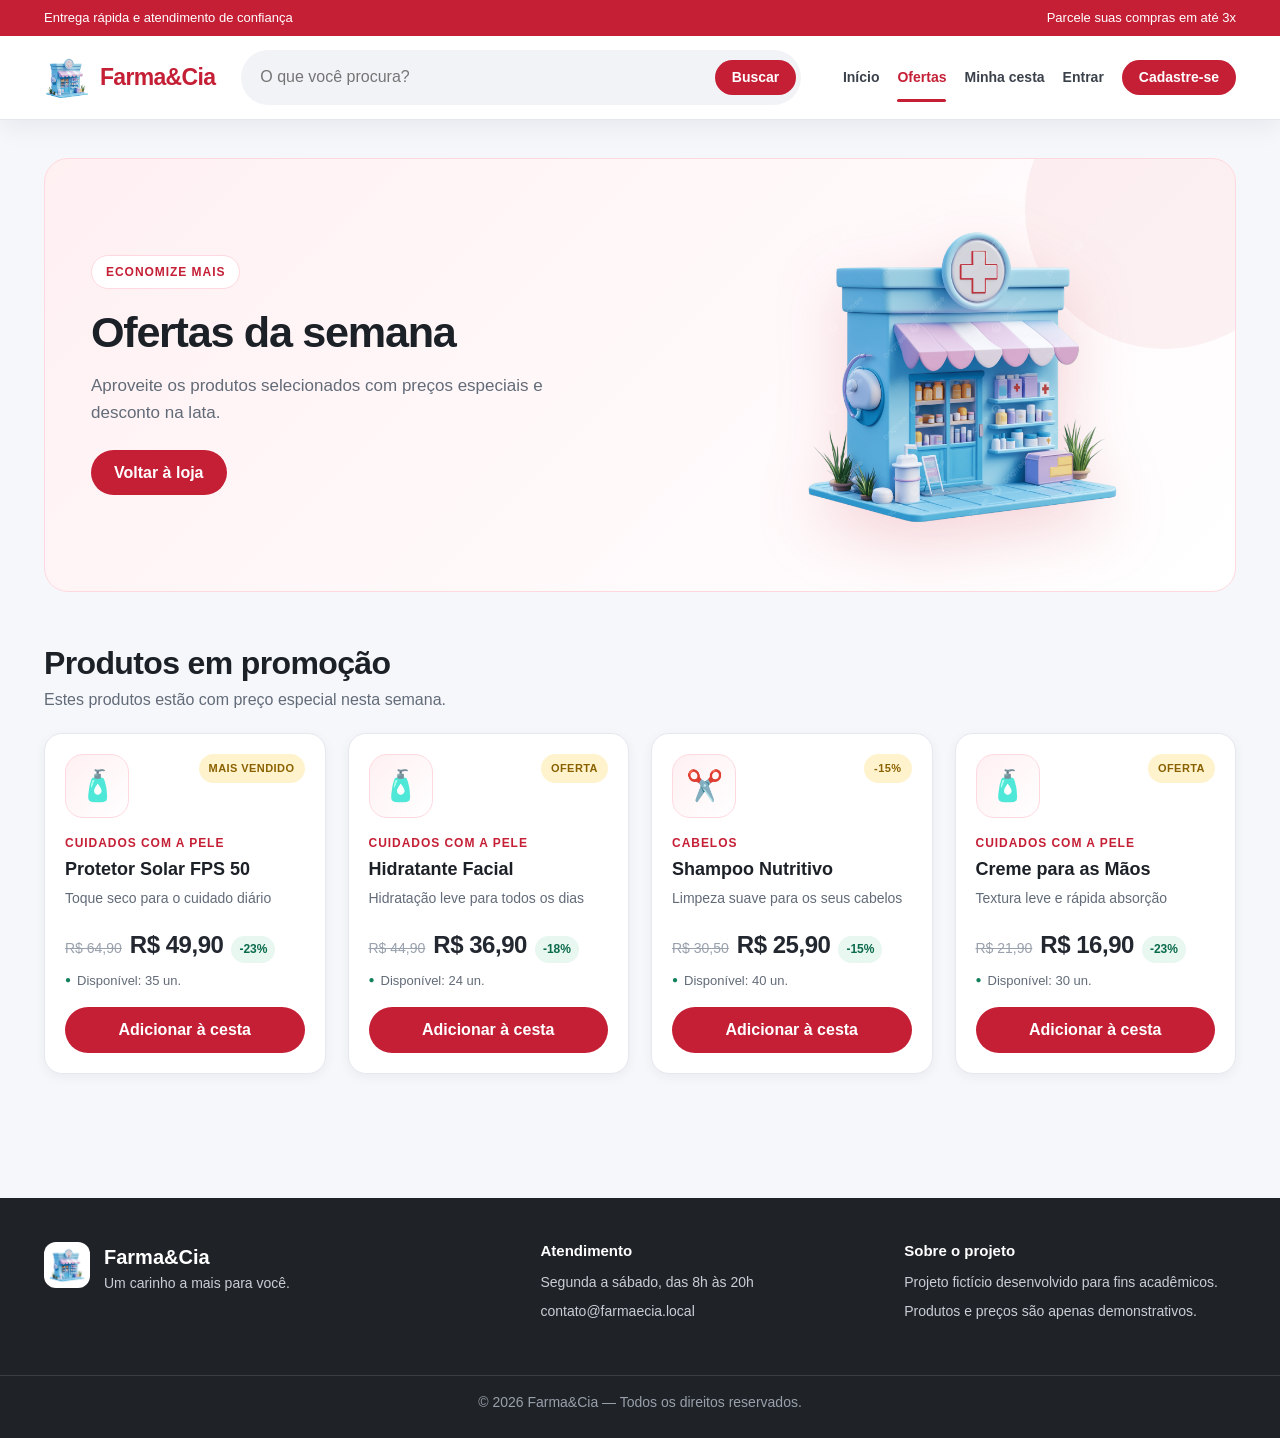
==== docs/ofertas.html @ a73f828a "Versao estatica para GitHub Pages: loja, ofertas, cesta, login simulado e pedidos" ====
<!DOCTYPE html>
<html lang="pt-BR">
<head>
    <meta charset="utf-8" />
    <meta name="viewport" content="width=device-width, initial-scale=1.0" />
    <title>Ofertas - Farma&Cia</title>
    <link rel="icon" type="image/png" href="images/logo-farma.png" />
    <link rel="stylesheet" href="css/site.css" />
</head>
<body>

    <a class="pular-conteudo" href="#conteudo">Pular para o conteúdo</a>

    <header class="cabecalho" id="cabecalho"></header>

    <main id="conteudo" class="conteudo">

        <section class="hero">
            <div class="hero-texto">
                <span class="hero-etiqueta">Economize mais</span>
                <h1>Ofertas da semana</h1>
                <p>Aproveite os produtos selecionados com preços especiais e desconto na lata.</p>
                <div class="hero-acoes">
                    <a class="botao" href="index.html">Voltar à loja</a>
                </div>
            </div>
            <div class="hero-imagem">
                <img src="images/logo-farma.png" alt="Ilustração de uma farmácia colorida" />
            </div>
        </section>

        <section class="secao" id="produtos">
            <div class="secao-cabecalho">
                <div>
                    <h2>Produtos em promoção</h2>
                    <p>Estes produtos estão com preço especial nesta semana.</p>
                </div>
            </div>

            <div class="grade-produtos" id="grade-produtos"></div>

            <div class="estado-vazio" id="estado-vazio" style="display:none">
                <span class="icone" aria-hidden="true">🏷️</span>
                <h2>Nada em oferta agora</h2>
                <p>Volte em breve para conferir novas ofertas!</p>
                <a class="botao" href="index.html">Ver todos os produtos</a>
            </div>
        </section>

    </main>

    <footer class="rodape" id="rodape"></footer>

    <script src="js/app.js"></script>
    <script>
        farmaApp.iniciarOfertas();
        if (!document.querySelector("#grade-produtos .produto-card")) {
            document.getElementById("estado-vazio").style.display = "";
        }
    </script>

</body>
</html>
---- docs/css/site.css ----
﻿/* ============================================================
   Farma&Cia — folha de estilo principal
   Paleta: vermelho #c51f36 | fundo claro #f6f7fb
   ============================================================ */

:root {
    --vermelho: #c51f36;
    --vermelho-escuro: #99182b;
    --rosa: #fff0f2;
    --rosa-borda: #ffd9df;
    --texto: #23272f;
    --texto-suave: #626b78;
    --borda: #e5e8ee;
    --fundo: #f6f7fb;
    --branco: #ffffff;
    --verde: #12805c;
    --verde-fundo: #e8f7f0;
    --raio: 16px;
    --sombra: 0 14px 34px rgba(15, 23, 42, 0.09);
    --sombra-leve: 0 3px 12px rgba(15, 23, 42, 0.05);
}

*,
*::before,
*::after {
    box-sizing: border-box;
}

html {
    scroll-behavior: smooth;
}

body {
    margin: 0;
    padding: 0;
    color: var(--texto);
    background-color: var(--fundo);
    font-family: "Segoe UI", Roboto, "Helvetica Neue", Arial, sans-serif;
    line-height: 1.55;
    -webkit-font-smoothing: antialiased;
}

h1,
h2,
h3,
h4 {
    margin: 0 0 0.5em;
    line-height: 1.2;
    color: #1c2027;
}

h1 {
    font-size: clamp(1.9rem, 3.4vw, 2.7rem);
    letter-spacing: -0.03em;
}

h2 {
    font-size: clamp(1.5rem, 2.6vw, 2rem);
    letter-spacing: -0.02em;
}

h3 {
    font-size: 1.15rem;
}

p {
    margin: 0 0 1em;
}

a {
    color: inherit;
    text-decoration: none;
}

img {
    max-width: 100%;
    display: block;
}

ul,
ol {
    margin: 0;
    padding: 0;
}

button,
input,
select,
textarea {
    font: inherit;
}

/* ------------------------------------------------------------
   Acessibilidade
   ------------------------------------------------------------ */

.visualmente-oculto {
    position: absolute !important;
    width: 1px;
    height: 1px;
    padding: 0;
    margin: -1px;
    overflow: hidden;
    clip: rect(0, 0, 0, 0);
    white-space: nowrap;
    border: 0;
}

.pular-conteudo {
    position: absolute;
    left: -999px;
    top: 8px;
    z-index: 200;
    padding: 10px 16px;
    border-radius: 8px;
    background: var(--vermelho);
    color: #fff;
    font-weight: 700;
}

.pular-conteudo:focus {
    left: 16px;
}

:focus-visible {
    outline: 3px solid rgba(197, 31, 54, 0.28);
    outline-offset: 2px;
}

/* ------------------------------------------------------------
   Cabeçalho e navegação
   ------------------------------------------------------------ */

.faixa-topo {
    background: var(--vermelho);
    color: #fff;
    font-size: 13px;
}

.faixa-topo-conteudo {
    display: flex;
    justify-content: space-between;
    align-items: center;
    gap: 16px;
    padding-top: 8px;
    padding-bottom: 8px;
}

.cabecalho {
    position: sticky;
    top: 0;
    z-index: 100;
    background: var(--branco);
    border-bottom: 1px solid var(--borda);
    box-shadow: 0 8px 24px rgba(15, 23, 42, 0.06);
}

.navegacao {
    width: 100%;
    max-width: 1240px;
    margin: 0 auto;
    padding-right: 24px;
    padding-left: 24px;
}

.navegacao-principal {
    display: flex;
    align-items: center;
    gap: 26px;
    padding-top: 14px;
    padding-bottom: 14px;
}

.marca {
    display: flex;
    align-items: center;
    gap: 10px;
    color: var(--vermelho);
    font-size: 23px;
    font-weight: 800;
    letter-spacing: -0.03em;
    white-space: nowrap;
}

.marca strong {
    font-weight: 800;
}

.logo-farma {
    width: 46px;
    height: 46px;
    object-fit: contain;
}

.form-pesquisa {
    display: flex;
    flex: 1 1 260px;
    align-items: center;
    gap: 8px;
    max-width: 560px;
    padding: 4px 4px 4px 18px;
    background: #f2f3f7;
    border: 1px solid transparent;
    border-radius: 999px;
    transition: background 0.18s, border-color 0.18s, box-shadow 0.18s;
}

.form-pesquisa:focus-within {
    background: #fff;
    border-color: rgba(197, 31, 54, 0.35);
    box-shadow: 0 0 0 4px rgba(197, 31, 54, 0.08);
}

.barra-pesquisa {
    flex: 1;
    min-width: 0;
    padding: 10px 0 !important;
    border: 0 !important;
    border-radius: 0 !important;
    background: transparent !important;
    outline: none;
}

.menu-acoes {
    display: flex;
    align-items: center;
    gap: 18px;
    margin-left: auto;
    list-style: none;
}

.menu-acoes li {
    display: flex;
    align-items: center;
}

.menu-acoes form {
    margin: 0;
}

.menu-link {
    position: relative;
    padding: 6px 0;
    color: #3b414b;
    font-size: 14px;
    font-weight: 600;
}

.menu-link:hover,
.menu-link.ativo {
    color: var(--vermelho);
}

.menu-link.ativo::after {
    content: "";
    position: absolute;
    right: 0;
    bottom: -8px;
    left: 0;
    height: 3px;
    border-radius: 3px;
    background: var(--vermelho);
}

.link-carrinho {
    display: flex;
    align-items: center;
    gap: 6px;
}

.badge-carrinho {
    display: inline-grid;
    place-items: center;
    min-width: 20px;
    height: 20px;
    padding: 0 5px;
    border-radius: 999px;
    background: var(--vermelho);
    color: #fff;
    font-size: 11px;
    font-weight: 800;
}

.menu-usuario {
    max-width: 220px;
    color: var(--texto-suave);
    font-size: 14px;
}

.menu-usuario strong {
    display: inline-block;
    max-width: 130px;
    overflow: hidden;
    color: var(--texto);
    font-weight: 700;
    text-overflow: ellipsis;
    vertical-align: bottom;
    white-space: nowrap;
}

/* ------------------------------------------------------------
   Botões
   ------------------------------------------------------------ */

button,
.botao {
    display: inline-flex;
    align-items: center;
    justify-content: center;
    gap: 8px;
    padding: 12px 22px;
    border: 1px solid transparent;
    border-radius: 999px;
    background: var(--vermelho);
    color: #fff;
    font-weight: 700;
    line-height: 1.2;
    text-align: center;
    cursor: pointer;
    transition: background 0.18s, color 0.18s, border-color 0.18s, transform 0.18s, box-shadow 0.18s;
}

button:hover,
.botao:hover {
    background: var(--vermelho-escuro);
    color: #fff;
    transform: translateY(-1px);
    box-shadow: 0 8px 18px rgba(197, 31, 54, 0.2);
}

button:disabled {
    cursor: not-allowed;
    opacity: 0.55;
    transform: none;
    box-shadow: none;
}

.botao-pequeno {
    padding: 8px 16px;
    font-size: 14px;
}

.botao-bloco {
    width: 100%;
}

.botao-secundario {
    background: #fff;
    border-color: var(--vermelho);
    color: var(--vermelho);
}

.botao-secundario:hover {
    background: var(--rosa);
    border-color: var(--vermelho-escuro);
    color: var(--vermelho-escuro);
    box-shadow: none;
}

.botao-contorno {
    background: transparent;
    border-color: var(--borda);
    color: var(--texto-suave);
}

.botao-contorno:hover {
    background: #f2f3f7;
    border-color: #d5d9e1;
    color: var(--texto);
    box-shadow: none;
}

/* ------------------------------------------------------------
   Conteúdo principal
   ------------------------------------------------------------ */

.conteudo {
    width: 100%;
    max-width: 1240px;
    min-height: 65vh;
    margin: 0 auto;
    padding: 38px 24px 64px;
}

.conteudo a:not(.botao):not(.filtro-pill):not(.atalho) {
    color: var(--vermelho);
    font-weight: 600;
}

.conteudo a:not(.botao):not(.filtro-pill):not(.atalho):hover {
    text-decoration: underline;
}

.titulo-pagina {
    margin-bottom: 4px;
}

.link-voltar {
    display: inline-block;
    margin-bottom: 22px;
    font-size: 14px;
}

.mensagem {
    margin-top: 20px;
    padding: 14px 18px;
    border: 1px solid #b9e6d3;
    border-radius: 12px;
    background: var(--verde-fundo);
    color: #0b6b4a;
    font-weight: 600;
}

/* ------------------------------------------------------------
   Banner da página inicial
   ------------------------------------------------------------ */

.hero {
    position: relative;
    display: grid;
    grid-template-columns: 1.15fr 0.85fr;
    gap: 32px;
    align-items: center;
    padding: 46px;
    overflow: hidden;
    border: 1px solid var(--rosa-borda);
    border-radius: 24px;
    background: linear-gradient(135deg, #fff0f2 0%, #fff8f9 48%, #ffffff 100%);
}

.hero::after {
    content: "";
    position: absolute;
    top: -90px;
    right: -70px;
    width: 280px;
    height: 280px;
    border-radius: 50%;
    background: rgba(197, 31, 54, 0.05);
    pointer-events: none;
}

.hero-texto {
    position: relative;
    z-index: 1;
}

.hero-etiqueta {
    display: inline-flex;
    align-items: center;
    gap: 8px;
    padding: 7px 14px;
    border: 1px solid var(--rosa-borda);
    border-radius: 999px;
    background: #fff;
    color: var(--vermelho);
    font-size: 12px;
    font-weight: 800;
    letter-spacing: 0.08em;
    text-transform: uppercase;
}

.hero h1 {
    margin: 18px 0 14px;
}

.hero p {
    max-width: 54ch;
    color: var(--texto-suave);
    font-size: 17px;
}

.hero-acoes {
    display: flex;
    flex-wrap: wrap;
    gap: 12px;
    margin-top: 24px;
}

.hero-vantagens {
    display: flex;
    flex-wrap: wrap;
    gap: 10px 22px;
    margin-top: 26px;
    color: var(--texto-suave);
    font-size: 14px;
    list-style: none;
}

.hero-vantagens li::before {
    content: "✓";
    margin-right: 6px;
    color: var(--verde);
    font-weight: 800;
}

.hero-imagem {
    position: relative;
    z-index: 1;
    display: flex;
    justify-content: center;
}

.hero-imagem img {
    width: min(340px, 100%);
    filter: drop-shadow(0 22px 32px rgba(197, 31, 54, 0.18));
}

/* ------------------------------------------------------------
   Seções e filtros
   ------------------------------------------------------------ */

.secao {
    margin-top: 52px;
}

.secao-cabecalho {
    display: flex;
    flex-wrap: wrap;
    align-items: flex-end;
    justify-content: space-between;
    gap: 16px;
    margin-bottom: 20px;
}

.secao-cabecalho h2 {
    margin: 0;
}

.secao-cabecalho p {
    margin: 6px 0 0;
    color: var(--texto-suave);
}

.resultado {
    display: inline-flex;
    align-items: center;
    gap: 6px;
    padding: 7px 14px;
    border: 1px solid var(--borda);
    border-radius: 999px;
    background: #fff;
    color: var(--texto-suave);
    font-size: 13px;
    font-weight: 600;
}

.filtros {
    display: flex;
    flex-wrap: wrap;
    align-items: center;
    gap: 10px;
    margin: 18px 0 26px;
}

.filtro-pill {
    display: inline-flex;
    align-items: center;
    padding: 9px 16px;
    border: 1px solid var(--borda);
    border-radius: 999px;
    background: #fff;
    color: #4b5563;
    font-size: 14px;
    font-weight: 600;
    transition: background 0.18s, border-color 0.18s, color 0.18s;
}

.filtro-pill:hover {
    border-color: #f0b8c2;
    color: var(--vermelho);
}

.filtro-pill.ativo {
    border-color: var(--vermelho);
    background: var(--vermelho);
    color: #fff;
}

/* ------------------------------------------------------------
   Grade e cartões de produto
   ------------------------------------------------------------ */

.grade-produtos {
    display: grid;
    grid-template-columns: repeat(auto-fill, minmax(240px, 1fr));
    gap: 22px;
}

.produto-card {
    display: flex;
    flex-direction: column;
    padding: 20px;
    border: 1px solid var(--borda);
    border-radius: 18px;
    background: #fff;
    box-shadow: var(--sombra-leve);
    transition: transform 0.18s, box-shadow 0.18s, border-color 0.18s;
}

.produto-card:hover {
    border-color: #f1c8cf;
    box-shadow: var(--sombra);
    transform: translateY(-4px);
}

.produto-topo {
    display: flex;
    align-items: flex-start;
    justify-content: space-between;
    gap: 10px;
    margin-bottom: 16px;
}

.produto-ilustracao {
    display: grid;
    place-items: center;
    width: 64px;
    height: 64px;
    border: 1px solid var(--rosa-borda);
    border-radius: 18px;
    background: linear-gradient(135deg, var(--rosa), #fff);
    font-size: 30px;
}

.produto-selo {
    padding: 6px 10px;
    border-radius: 999px;
    background: #fff3cd;
    color: #8a6100;
    font-size: 11px;
    font-weight: 800;
    letter-spacing: 0.04em;
    text-transform: uppercase;
}

.produto-categoria {
    margin: 0 0 6px;
    color: var(--vermelho);
    font-size: 12px;
    font-weight: 700;
    letter-spacing: 0.08em;
    text-transform: uppercase;
}

.produto-card h3 {
    margin: 0 0 8px;
    font-size: 18px;
}

.produto-descricao {
    flex: 1;
    margin: 0 0 16px;
    color: var(--texto-suave);
    font-size: 14px;
}

.produto-precos {
    display: flex;
    flex-wrap: wrap;
    align-items: baseline;
    gap: 8px;
    margin-bottom: 8px;
}

.preco-anterior {
    color: #99a1ad;
    font-size: 14px;
    text-decoration: line-through;
}

.produto-preco {
    color: var(--texto);
    font-size: 24px;
    font-weight: 800;
    letter-spacing: -0.02em;
}

.produto-desconto {
    padding: 4px 8px;
    border-radius: 999px;
    background: var(--verde-fundo);
    color: #0b6b4a;
    font-size: 12px;
    font-weight: 800;
}

.produto-estoque {
    margin: 0 0 16px;
    color: var(--texto-suave);
    font-size: 13px;
}

.produto-estoque.disponivel::before {
    content: "●";
    margin-right: 6px;
    color: var(--verde);
    font-size: 10px;
    vertical-align: 2px;
}

.produto-estoque.esgotado {
    color: #b42318;
    font-weight: 600;
}

.produto-card form {
    margin-top: auto;
}

/* ------------------------------------------------------------
   Estados vazios e páginas internas
   ------------------------------------------------------------ */

.estado-vazio {
    padding: 62px 24px;
    border: 1px dashed #d8dce4;
    border-radius: 20px;
    background: #fff;
    color: var(--texto-suave);
    text-align: center;
}

.estado-vazio .icone {
    display: block;
    margin-bottom: 12px;
    font-size: 46px;
}

.estado-vazio h1 {
    font-size: 28px;
}

.estado-vazio h2 {
    margin-bottom: 8px;
}

.estado-vazio .botao {
    margin-top: 12px;
}

.pagina-cabecalho {
    margin-bottom: 28px;
}

.pagina-cabecalho h1 {
    margin: 10px 0;
}

.pagina-cabecalho p {
    color: var(--texto-suave);
    font-size: 17px;
}

.etiqueta {
    display: inline-flex;
    align-items: center;
    padding: 6px 12px;
    border-radius: 999px;
    background: var(--rosa);
    color: var(--vermelho);
    font-size: 12px;
    font-weight: 800;
    letter-spacing: 0.08em;
    text-transform: uppercase;
}

/* ------------------------------------------------------------
   Formulários e cartões
   ------------------------------------------------------------ */

.cartao {
    padding: 28px;
    border: 1px solid var(--borda);
    border-radius: 20px;
    background: #fff;
    box-shadow: var(--sombra-leve);
}

.pagina-estreita {
    max-width: 540px;
    margin: 0 auto;
}

.formulario-cartao h1 {
    font-size: 28px;
}

.formulario-cartao form {
    margin-top: 22px;
}

.campo {
    margin-bottom: 16px;
}

.campo label {
    display: block;
    margin-bottom: 6px;
    color: #343a43;
    font-size: 14px;
    font-weight: 700;
}

input[type="text"],
input[type="search"],
input[type="email"],
input[type="password"],
input[type="number"],
select,
textarea {
    width: 100%;
    padding: 12px 14px;
    border: 1px solid var(--borda);
    border-radius: 10px;
    background: #fff;
    color: var(--texto);
    transition: border-color 0.18s, box-shadow 0.18s;
}

input[type="text"]:focus,
input[type="search"]:focus,
input[type="email"]:focus,
input[type="password"]:focus,
input[type="number"]:focus,
select:focus,
textarea:focus {
    border-color: rgba(197, 31, 54, 0.5);
    box-shadow: 0 0 0 4px rgba(197, 31, 54, 0.08);
    outline: none;
}

textarea {
    min-height: 100px;
    resize: vertical;
}

.campo-checkbox {
    display: flex;
    align-items: center;
    gap: 10px;
    margin: 8px 0 18px;
    font-weight: 600;
}

.campo-checkbox input {
    width: 18px;
    height: 18px;
    accent-color: var(--vermelho);
}

.formulario-admin {
    max-width: 720px;
}

.texto-auxiliar {
    margin: 20px 0 0;
    color: var(--texto-suave);
    font-size: 14px;
    text-align: center;
}

.aviso-admin {
    margin-top: 18px;
    border-color: #f0dcab;
    background: #fffaf0;
}

.aviso-admin h2,
.aviso-admin h3 {
    margin-top: 0;
    font-size: 16px;
}

.aviso-admin p {
    margin-bottom: 6px;
    font-size: 14px;
}

.validacao,
.validation-summary-errors {
    margin-bottom: 16px;
    padding: 12px 14px;
    border: 1px solid #f3c1bd;
    border-radius: 10px;
    background: #fdf0ef;
    color: #b42318;
    font-size: 14px;
}

.validacao ul,
.validation-summary-errors ul {
    margin: 0;
    padding-left: 18px;
}

.validacao:empty,
.validacao ul:empty,
.validation-summary-valid {
    display: none;
}

.field-validation-error,
.text-danger {
    display: block;
    margin-top: 5px;
    color: #b42318;
    font-size: 13px;
}

/* ------------------------------------------------------------
   Tabelas
   ------------------------------------------------------------ */

.tabela-responsiva {
    overflow-x: auto;
    border: 1px solid var(--borda);
    border-radius: 16px;
    background: #fff;
    box-shadow: var(--sombra-leve);
}

table {
    width: 100%;
    border-collapse: collapse;
}

.tabela {
    min-width: 660px;
}

.tabela th,
.tabela td {
    padding: 14px 16px;
    border-bottom: 1px solid #eef0f4;
    text-align: left;
    vertical-align: middle;
}

.tabela th {
    background: #fafbfc;
    color: #6b7280;
    font-size: 12px;
    font-weight: 700;
    letter-spacing: 0.06em;
    text-transform: uppercase;
}

.tabela tbody tr:last-child td {
    border-bottom: 0;
}

.tabela tbody tr:hover {
    background: #fcfcfd;
}

.tabela form {
    display: inline-block;
    margin: 0;
}

.tabela .botao,
.tabela button {
    white-space: nowrap;
}

.tabela-produtos td:nth-child(1),
.tabela-produtos td:nth-child(4),
.tabela-produtos td:nth-child(5),
.tabela-produtos td:nth-child(6) {
    white-space: nowrap;
}

/* ------------------------------------------------------------
   Cesta e pedidos
   ------------------------------------------------------------ */

.resumo-compra {
    display: flex;
    flex-wrap: wrap;
    align-items: center;
    justify-content: flex-end;
    gap: 24px;
    margin-top: 20px;
    padding: 20px 24px;
    border: 1px solid var(--borda);
    border-radius: 16px;
    background: #fff;
    box-shadow: var(--sombra-leve);
}

.resumo-compra .total {
    margin: 0;
    font-size: 17px;
}

.resumo-compra strong {
    color: var(--vermelho);
    font-size: 26px;
    letter-spacing: -0.02em;
}

.lista-pedidos {
    display: grid;
    gap: 18px;
}

.pedido-card header {
    display: flex;
    flex-wrap: wrap;
    align-items: center;
    justify-content: space-between;
    gap: 12px;
    margin-bottom: 8px;
}

.pedido-card h2 {
    margin: 0;
    font-size: 20px;
}

.status {
    display: inline-flex;
    align-items: center;
    padding: 6px 12px;
    border-radius: 999px;
    background: #eef2ff;
    color: #3730a3;
    font-size: 12px;
    font-weight: 800;
    text-transform: uppercase;
}

.pedido-itens {
    margin: 14px 0;
    border-top: 1px solid #eef0f4;
    border-bottom: 1px solid #eef0f4;
    list-style: none;
}

.pedido-itens li {
    display: flex;
    justify-content: space-between;
    gap: 16px;
    padding: 9px 0;
    border-bottom: 1px dashed #eef0f4;
    font-size: 14px;
}

.pedido-itens li:last-child {
    border-bottom: 0;
}

.pedido-total {
    margin: 0;
    font-size: 18px;
    text-align: right;
}

/* ------------------------------------------------------------
   Painel administrativo
   ------------------------------------------------------------ */

.estatisticas {
    display: grid;
    grid-template-columns: repeat(auto-fit, minmax(180px, 1fr));
    gap: 18px;
    margin: 26px 0;
}

.estatistica {
    padding: 22px;
    border: 1px solid var(--borda);
    border-radius: 18px;
    background: #fff;
    box-shadow: var(--sombra-leve);
}

.estatistica span {
    display: block;
    margin-bottom: 8px;
    color: var(--texto-suave);
    font-size: 13px;
    font-weight: 600;
}

.estatistica strong {
    color: var(--vermelho);
    font-size: 30px;
    letter-spacing: -0.03em;
}

.estatisticas .estatistica:last-child strong {
    font-size: 24px;
}

.atalhos-admin {
    display: grid;
    grid-template-columns: repeat(auto-fit, minmax(220px, 1fr));
    gap: 16px;
}

.atalho {
    display: block;
    padding: 20px;
    border: 1px solid var(--borda);
    border-radius: 16px;
    background: #fff;
    font-weight: 700;
    box-shadow: var(--sombra-leve);
    transition: transform 0.18s, border-color 0.18s, box-shadow 0.18s;
}

.atalho span {
    display: block;
    margin-top: 6px;
    color: var(--texto-suave);
    font-size: 14px;
    font-weight: 400;
}

.atalho:hover {
    border-color: #f1c8cf;
    box-shadow: var(--sombra);
    transform: translateY(-3px);
}

/* ------------------------------------------------------------
   Rodapé
   ------------------------------------------------------------ */

.rodape {
    margin-top: 60px;
    background: #1f2328;
    color: #c9ced6;
}

.rodape-conteudo {
    display: grid;
    grid-template-columns: 1.4fr 1fr 1fr;
    gap: 32px;
    max-width: 1240px;
    margin: 0 auto;
    padding: 44px 24px;
}

.rodape h3 {
    margin-bottom: 12px;
    color: #fff;
    font-size: 15px;
}

.rodape p {
    margin: 0 0 8px;
    font-size: 14px;
}

.rodape-marca {
    display: flex;
    align-items: flex-start;
    gap: 14px;
}

.rodape-marca img {
    width: 46px;
    height: 46px;
    padding: 4px;
    border-radius: 12px;
    background: #fff;
    object-fit: contain;
}

.rodape-marca strong {
    color: #fff;
    font-size: 20px;
}

.rodape-base {
    padding: 16px 24px;
    border-top: 1px solid rgba(255, 255, 255, 0.12);
    color: #98a0ab;
    font-size: 13px;
    text-align: center;
}

/* ------------------------------------------------------------
   Responsividade
   ------------------------------------------------------------ */

@media (max-width: 1024px) {
    .hero {
        grid-template-columns: 1fr;
        padding: 36px;
    }

    .hero-imagem {
        order: -1;
    }

    .hero-imagem img {
        width: 220px;
    }

    .navegacao-principal {
        flex-wrap: wrap;
        gap: 14px;
    }

    .menu-acoes {
        gap: 12px;
        margin-left: auto;
    }

    .menu-link {
        font-size: 13px;
    }

    .menu-acoes .menu-usuario {
        display: none;
    }

    .form-pesquisa {
        order: 3;
        flex-basis: 100%;
        max-width: none;
    }
}

@media (max-width: 720px) {
    .faixa-topo-conteudo {
        justify-content: center;
    }

    .faixa-topo-conteudo span:last-child {
        display: none;
    }

    .navegacao {
        padding-right: 16px;
        padding-left: 16px;
    }

    .conteudo {
        padding: 26px 16px 48px;
    }

    .menu-acoes {
        flex-wrap: wrap;
        justify-content: flex-end;
        gap: 12px;
    }

    .menu-link.ativo::after {
        display: none;
    }

    .hero {
        padding: 28px 20px;
        border-radius: 18px;
    }

    .hero h1 {
        font-size: 2rem;
    }

    .grade-produtos {
        grid-template-columns: repeat(auto-fill, minmax(200px, 1fr));
    }

    .rodape-conteudo {
        grid-template-columns: 1fr;
        padding: 32px 20px;
    }

    .secao-cabecalho {
        align-items: flex-start;
        flex-direction: column;
    }
}

@media (max-width: 520px) {
    .marca {
        font-size: 20px;
    }

    .logo-farma {
        width: 40px;
        height: 40px;
    }

    .menu-acoes .menu-usuario {
        display: none;
    }

    .grade-produtos {
        grid-template-columns: 1fr;
    }

    .hero-vantagens {
        flex-direction: column;
        gap: 6px;
    }

    .resumo-compra {
        justify-content: space-between;
    }

    .resumo-compra strong {
        font-size: 22px;
    }
}
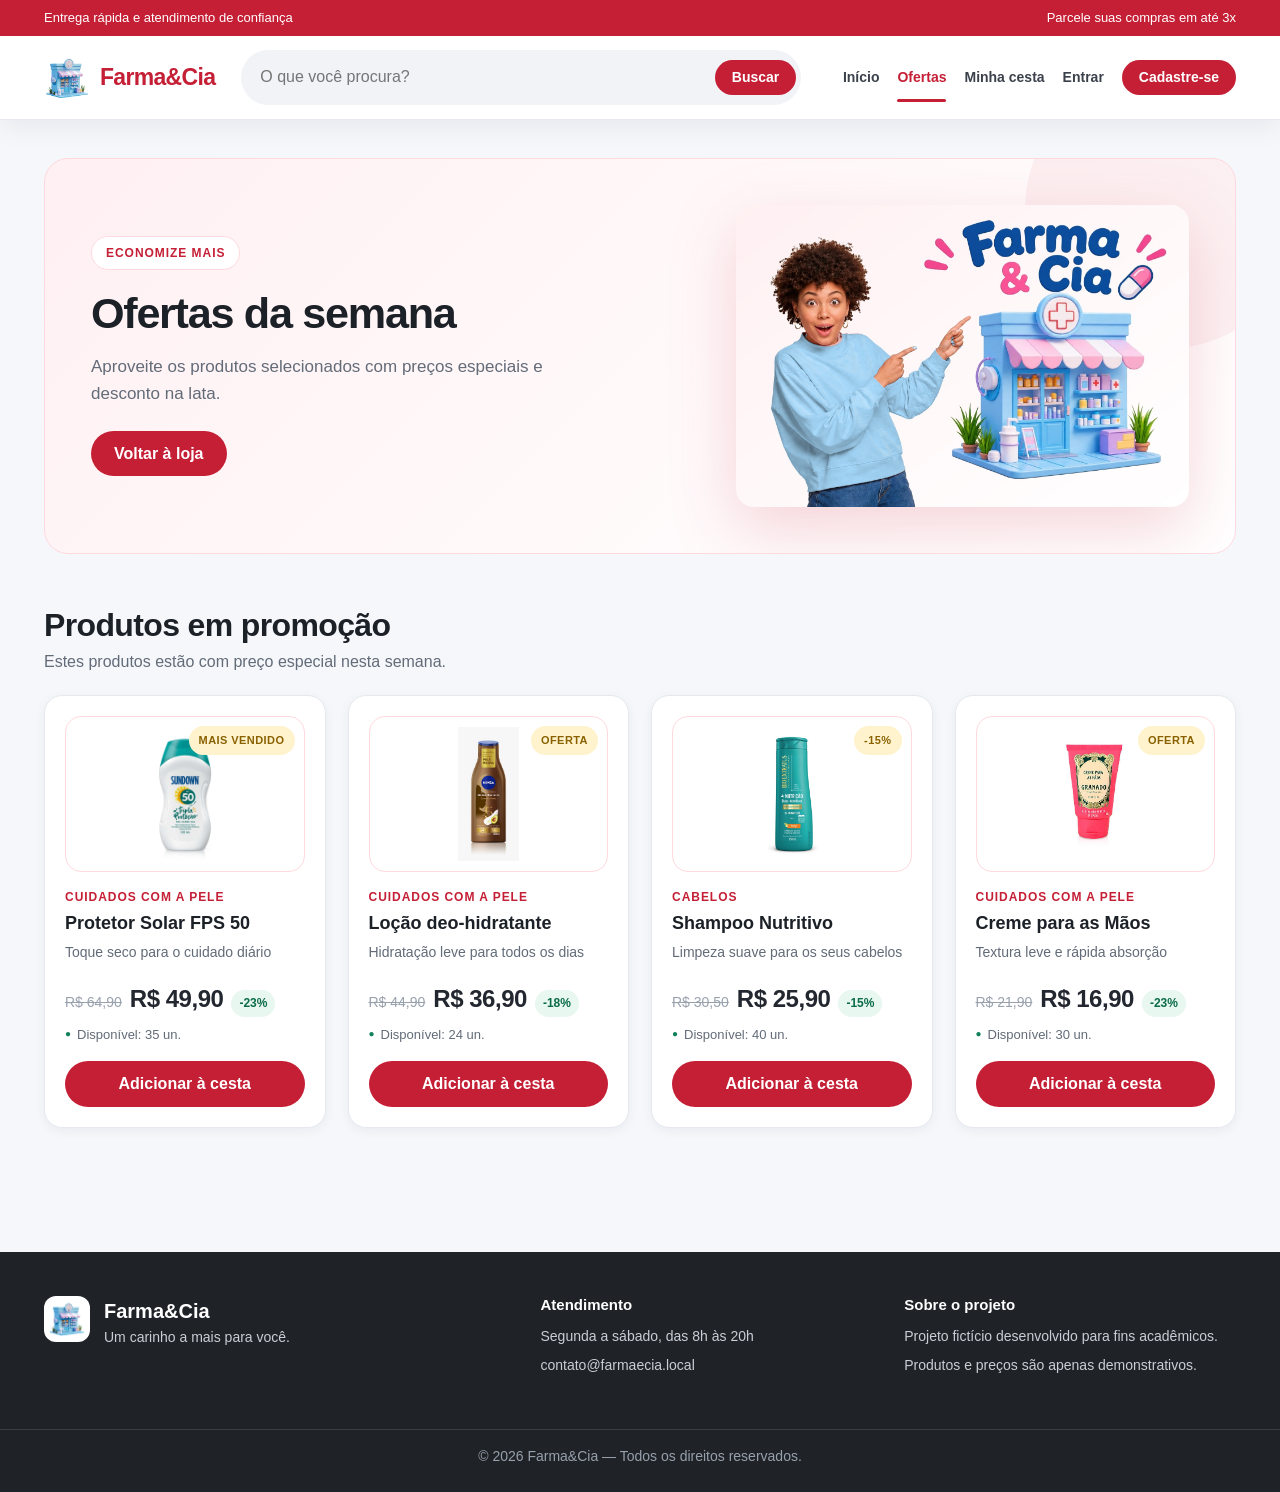
==== commit 2683f295: "Atualiza GitHub Pages com fotos do catálogo" ====
--- a/docs/ofertas.html
+++ b/docs/ofertas.html
@@ -25,7 +25,7 @@
                 </div>
             </div>
             <div class="hero-imagem">
-                <img src="images/logo-farma.png" alt="Ilustração de uma farmácia colorida" />
+                <img src="images/banner-farma-cia.jpeg" alt="Mulher apontando para a Farma e Cia, com camisa azul-pastel" />
             </div>
         </section>
 
--- a/docs/css/site.css
+++ b/docs/css/site.css
@@ -502,7 +502,9 @@
 }
 
 .hero-imagem img {
-    width: min(340px, 100%);
+    width: min(520px, 100%);
+    border-radius: 18px;
+    object-fit: contain;
     filter: drop-shadow(0 22px 32px rgba(197, 31, 54, 0.18));
 }
 
@@ -621,6 +623,29 @@
     border-radius: 18px;
     background: linear-gradient(135deg, var(--rosa), #fff);
     font-size: 30px;
+}
+
+.produto-topo.produto-com-imagem {
+    position: relative;
+    display: block;
+}
+
+.produto-foto {
+    display: block;
+    width: 100%;
+    height: 156px;
+    padding: 10px;
+    border: 1px solid var(--rosa-borda);
+    border-radius: 16px;
+    background: #fff;
+    object-fit: contain;
+}
+
+.produto-com-imagem .produto-selo {
+    position: absolute;
+    top: 10px;
+    right: 10px;
+    max-width: calc(100% - 20px);
 }
 
 .produto-selo {
@@ -1198,7 +1223,7 @@
     }
 
     .hero-imagem img {
-        width: 220px;
+        width: min(560px, 100%);
     }
 
     .navegacao-principal {
